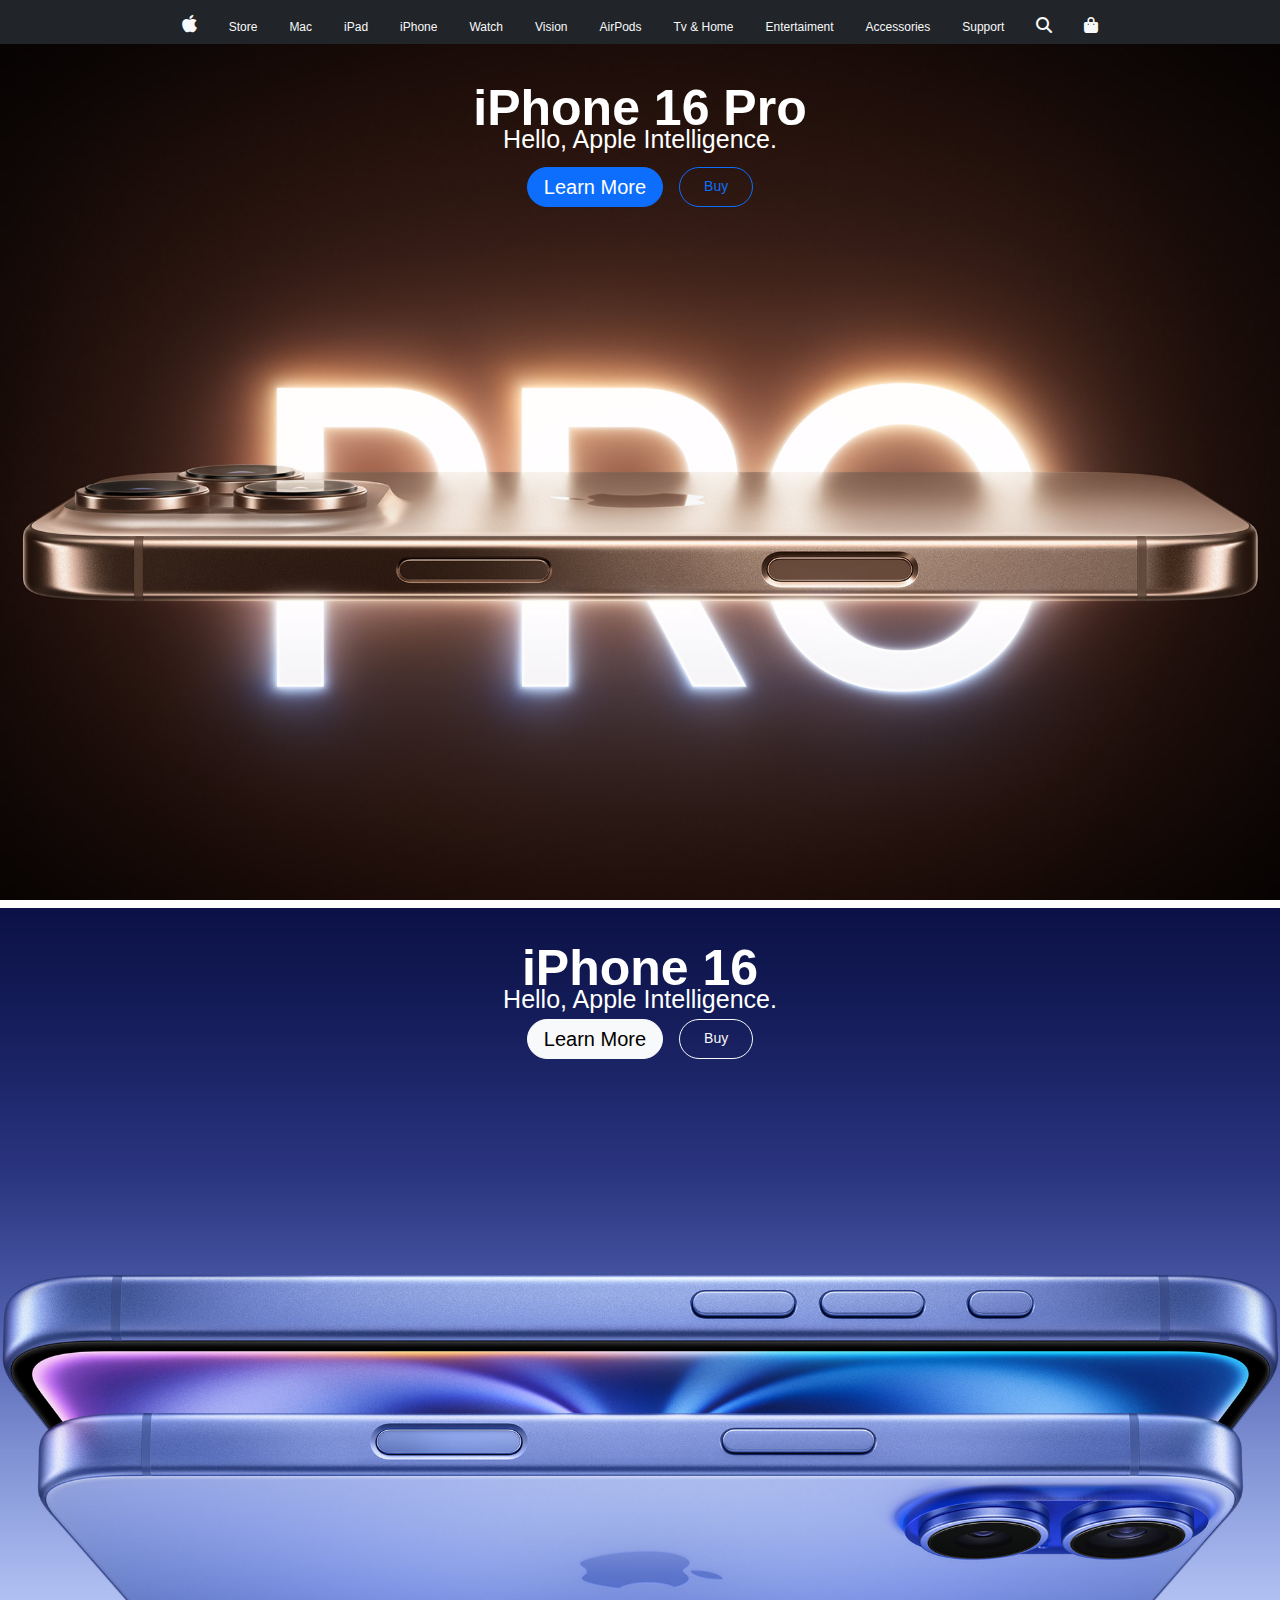
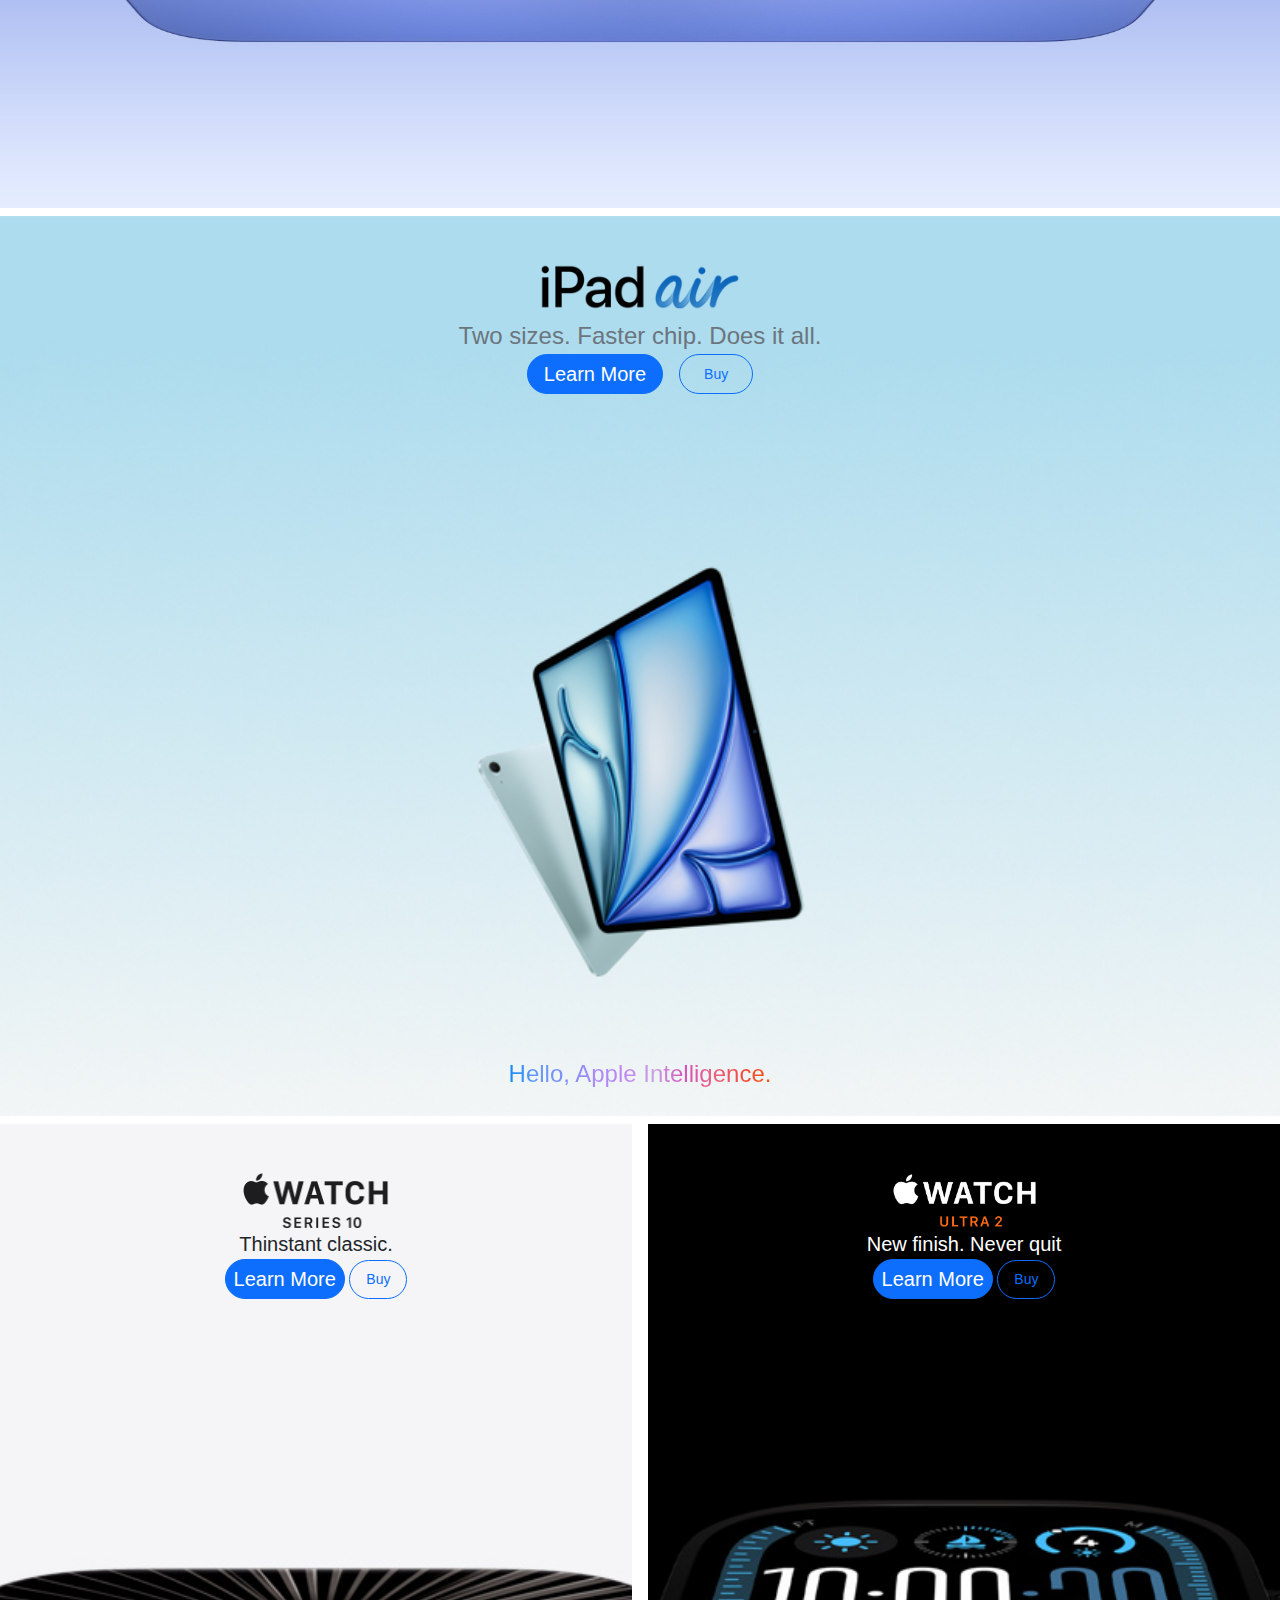
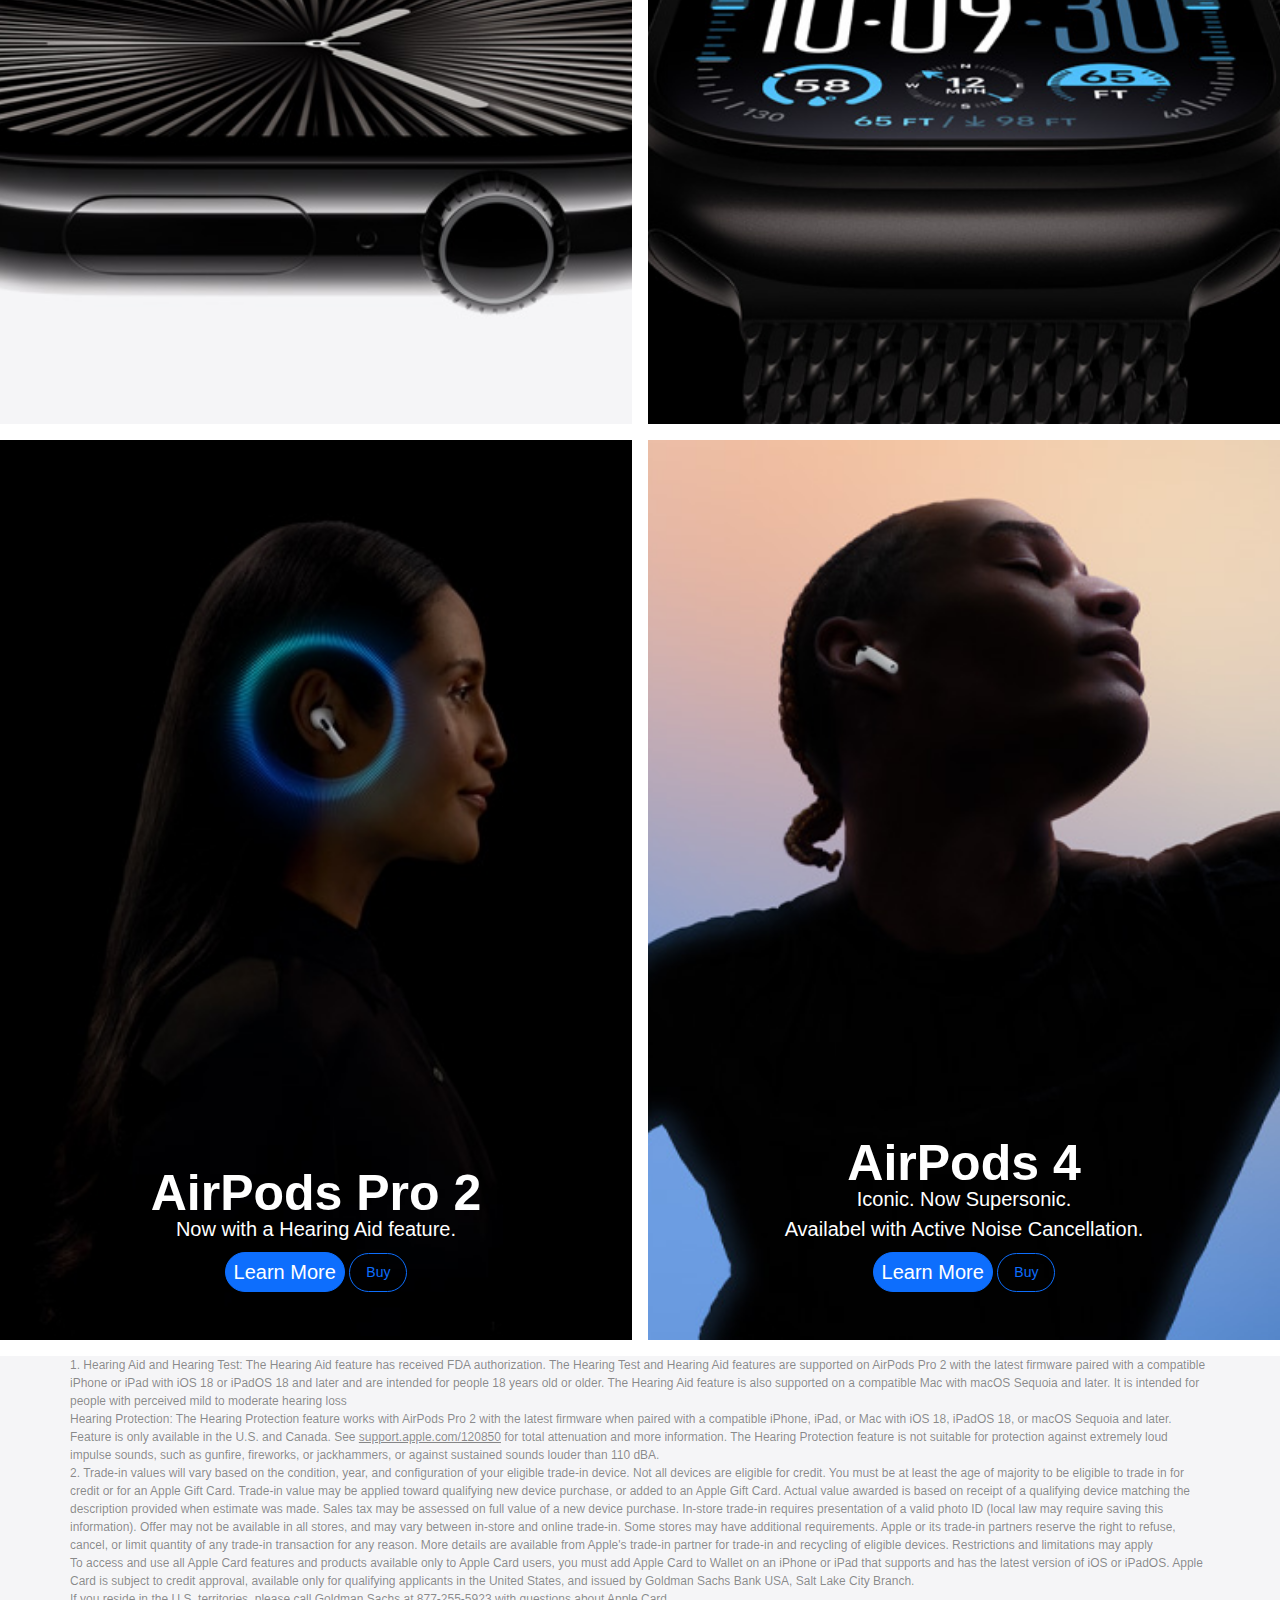
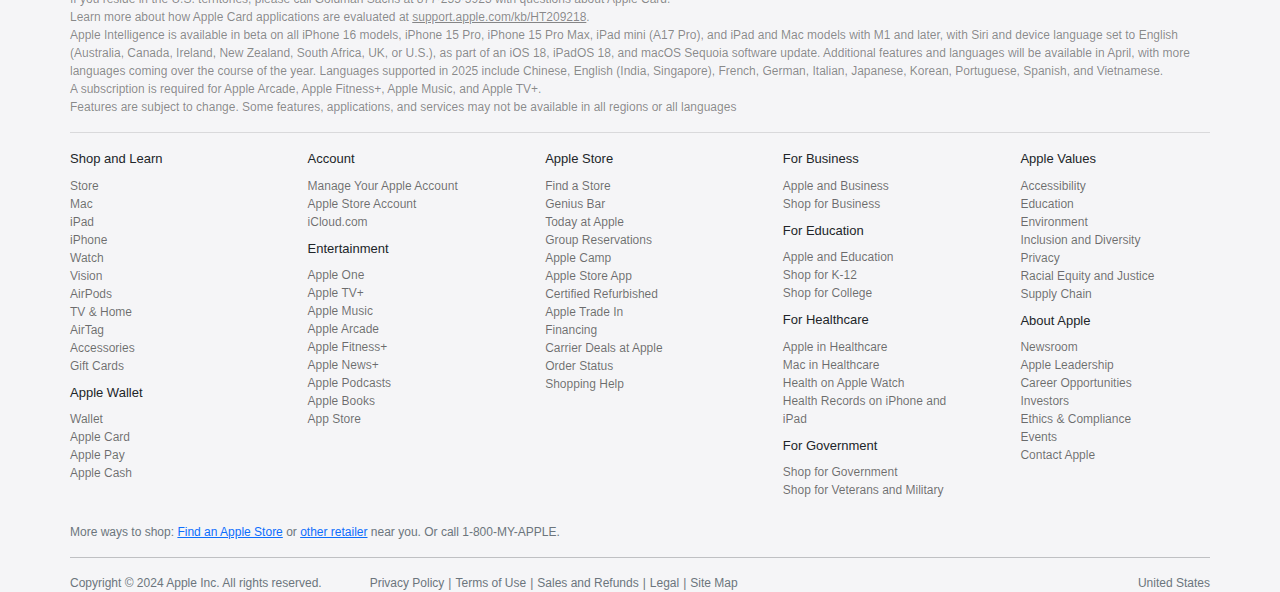
==== index.html @ 35f361fb "Update and rename indeex.html to index.html" ====
<!DOCTYPE html>
<html lang="en">
  <head>
    <meta charset="UTF-8" />
    <meta name="viewport" content="width=device-width, initial-scale=1.0" />
    <title>Apple</title>
    <link rel="stylesheet" href="./css/stylee.css" />
    <link rel="shortcut icon" href="./image/favicon.ico" type="image/x-icon" />
    <link
      href="bootstrap-5.0.2-dist/css/bootstrap.min.css"
      rel="stylesheet"
     
    />
    <link rel="stylesheet" href="https://cdnjs.cloudflare.com/ajax/libs/font-awesome/6.7.2/css/all.min.css" integrity="sha512-Evv84Mr4kqVGRNSgIGL/F/aIDqQb7xQ2vcrdIwxfjThSH8CSR7PBEakCr51Ck+w+/U6swU2Im1vVX0SVk9ABhg==" crossorigin="anonymous" referrerpolicy="no-referrer" />    <!-- <link
      rel="stylesheet"
      href="font-awesome-4.7.0/css/font-awesome.min.css"
     
    /> -->
    <link
      href="https://fonts.cdnfonts.com/css/sf-pro-display"
      rel="stylesheet"
    />
    <script src="/js/jquery-3.7.1.min.js"></script>
    <script src="/js/script.js"></script>
  </head>
  <body>
    <header
      class="header container-fluid bg-dark text-light d-flex justify-content-center align-items-center pt-2 px-3 px-md-0"
    >
      <ul
        class="d-flex justify-content-between justify-content-md-center align-items-center container-fluid container-md gap"
      >
        <li>
          <a href="#"><i class="fa-brands fa-apple fs-5 text-light"></i></a>
        </li>
        <li>
          <ul class="d-none d-md-flex justify-content-center container gap text-light">
            <li><a href="#"  class="text-decoration-none text-light">Store</a></li>
            <li><a href="" class="text-decoration-none text-light">Mac</a></li>
            <li><a href="" class="text-decoration-none text-light">iPad</a></li>
            <li><a href="" class="text-decoration-none text-light">iPhone</a></li>
            <li><a href="" class="text-decoration-none text-light">Watch</a></li>
            <li><a href="" class="text-decoration-none text-light">Vision</a></li>
            <li><a href="" class="text-decoration-none text-light">AirPods</a></li>
            <li><a href="" class="text-decoration-none text-light">Tv & Home</a></li>
            <li><a href="" class="text-decoration-none text-light">Entertaiment</a></li>
            <li><a href="" class="text-decoration-none text-light">Accessories</a></li>
            <li><a href="" class="text-decoration-none text-light">Support</a></li>
          </ul>
        </li>
        <li>
          <ul class="d-flex justify-content-center gap">
            <li><i class="fa fa-search" aria-hidden="true"></i></li>
            <li><i class="fa fa-shopping-bag" aria-hidden="true"></i></li>
            <span class="d-block d-md-none"
              ><i class="fa fa-bars"></i
            ></span>
          </ul>
        </li>
      </ul>
    </header>
    <div class="mobile-menu container-fluid bg-dark d-none d-md-none ">
      <span class="closei container-fluid d-flex justify-content-end align-items-center text-light"><i class="fa-regular fa-x"></i></span>
      <ul class="d-md-flex justify-content-center flex-column align-items-start container-fluid  text-light px-4 gap-4 fw-5">
        <li><span  class="text-decoration-none ">Store</span><i class="fa fa-angle-right"></i></li>
        <li><span  class="text-decoration-none ">Mac</span><i class="fa fa-angle-right"></i></li>
        <li><span  class="text-decoration-none">iPad</span><i class="fa fa-angle-right"></i></li>
        <li><span  class="text-decoration-none">iPhone</span><i class="fa fa-angle-right"></i></li>
        <li><span  class="text-decoration-none">Watch</span><i class="fa fa-angle-right"></i></li>
        <li><span  class="text-decoration-none">Vision</span><i class="fa fa-angle-right"></i></li>
        <li><span  class="text-decoration-none">AirPods</span><i class="fa fa-angle-right"></i></li>
        <li><span  class="text-decoration-none">Tv & Home</span><i class="fa fa-angle-right"></i></li>
        <li><span  class="text-decoration-none">Entertaiment</span><i class="fa fa-angle-right"></i></li>
        <li><span  class="text-decoration-none">Accessories</span><i class="fa fa-angle-right"></i></li>
        <li><span  class="text-decoration-none">Support</span><i class="fa fa-angle-right"></i></li>
      </ul>
    </div>
    <section
      class="iphone-16-pro d-flex flex-column align-items-center justify-content-end justify-content-md-start mb-2"
    >
      <div class="d-flex flex-column align-items-center mt-md-5 pt-5 mb-5 mb-md-0 ">
        <a href="#">
          <div class="hero-text mb-2">
            <h1>iPhone 16 Pro</h1>
            <p>Hello, Apple Intelligence.</p>
          </div>
        </a>
        <div class="hero-btn d-flex justify-content-center gap-3">
          <button class="btn btn-primary btn-lg px-3 py-1 rounded-pill">Learn More</button>
          <button id="bk" class="btn btn-outline-primary btn-sm px-4 py-1 rounded-pill">Buy</button>
        </div>
      </div>
    </section>
    <section
      class="iphone-16 d-flex flex-column justify-content-between align-items-center mb-2"
    >
      <div class="d-flex flex-column align-items-center mt-5">
        <a href="#">
          <div class="hero-text">
            <h1>iPhone 16</h1>
            <p>Hello, Apple Intelligence.</p>
          </div></a
        >
        <div class="hero-btn d-flex justify-content-center gap-3">
          <button class="btn btn-light btn-lg px-3 py-1 rounded-pill">Learn More</button>
          <button id="bk" class="btn btn-outline-light btn-sm px-4 py-1 rounded-pill">Buy</button>
        </div>
      </div>
    </section>
    <section class="ipad-air d-flex justify-content-center mb-2">
      <div
        class="d-flex flex-column align-items-center justify-content-between"
      >
        <div
          class="top d-flex flex-column align-items-center justify-content-center mt-5"
        >
          <a href="#">
            <div
              class="logo d-flex flex-column align-items-center justify-content-center"
            >
              <img
                class="mb-2"
                src="./image/promo_logo_ipadair_ai__gikal75essya_medium_2x.png"
                alt=""
              />
              <p class="fs-4 text-muted">
                Two sizes. Faster chip. Does it all.
              </p>
            </div></a
          >
          <div class="hero-btn d-flex justify-content-center gap-3">
            <button class="btn btn-primary btn-lg px-3 py-1 rounded-pill">Learn More</button>
            <button id="bk" class="btn btn-outline-primary btn-sm px-4 py-1 rounded-pill">Buy</button>
          </div>
        </div>
        <div
          class="bottom d-flex justify-content-center align-items-center mb-4"
        >
          <p class="fs-4">Hello, Apple Intelligence.</p>
        </div>
      </div>
    </section>
    <section
      class="watch d-flex flex-column justify-content-center align-items-center container-fluid flex-md-row justify-content-md-start mb-3"
    >
      <div
        class="series-10 d-flex flex-column align-items-center container-fluid container-md ml-3"
      >
        <a href="#" class="text-decoration-none text-dark">
          <div class="hero-text mt-5">
            <img
              class="watch-logo"
              src="./image/promo_logo_apple_watch_series_10__qk5vaa89vnm2_large_2x.png"
              alt=""
            />
            <p class="fs-5">Thinstant classic.</p>
          </div>
        </a>
        <div class="w-btn">
          <button class="btn btn-primary btn-lg px-2 py-1 rounded-pill">Learn More</button>
          <button id="bk" class="btn btn-outline-primary btn-sm px-3 py-2 rounded-pill">Buy</button>
        </div>
      </div>
      <div
        class="ultra d-flex flex-column align-items-center container-fluid container-md mr-3"
      >
        <a href="#" class="text-decoration-none text-dark">
          <div class="hero-text mt-5">
            <img
              class="watch-logo"
              src="./image/promo_logo_apple_watch_ultra2__ggg2x39rsvqu_medium_2x.png"
              alt=""
            />
            <p class="fs-5 text-white">New finish. Never quit</p>
          </div>
        </a>
        <div class="w-btn">
          <button class="btn btn-primary btn-lg px-2 py-1 rounded-pill">Learn More</button>
          <button id="bk" class="btn btn-outline-primary btn-sm px-3 py-2 rounded-pill">Buy</button>
        </div>
      </div>
    </section>
    <section
      class="airpod d-flex flex-column justify-content-center align-items-center container-fluid flex-md-row justify-content-md-start mb-3"
    >
      <div
        class="airpods-pro d-flex flex-column align-items-center justify-content-end container-fluid container-md ml-4"
      >
        <a href="#" class="text-decoration-none text-dark">
          <div class="hero-text mt-5">
            <h1 class="text-white">AirPods Pro 2</h1>
            <p class="fs-5 text-white my-2">Now with a Hearing Aid feature.</p>
          </div>
        </a>
        <div class="w-btn mb-5">
          <button class="btn btn-primary btn-lg px-2 py-1 rounded-pill">Learn More</button>
          <button id="bk" class="btn btn-outline-primary btn-sm px-3 py-2 rounded-pill">Buy</button>
        </div>
      </div>
      <div
        class="airpods-4 d-flex flex-column align-items-center justify-content-end container-fluid container-md mr-2"
      >
        <a href="#" class="text-decoration-none text-white">
          <div class="hero-text mt-5 ">
            <h1 class="">AirPods 4</h1>
            <p class="fs-5 font-weight-bold mb-2 mt-2">
              Iconic. Now Supersonic.<br>Availabel with Active Noise Cancellation.
            </p>
          </div>
        </a>
        <div class="w-btn mb-5">
          <button class="btn btn-primary btn-lg px-2 py-1 rounded-pill">Learn More</button>
          <button id="bk" class="btn btn-outline-primary btn-sm px-3 py-2 rounded-pill">Buy</button>
        </div>
      </div>
    </section>
    <footer class="foot d-flex justify-content-md-center container-fluid">
      <div class="foot-cont container-md container-fluid d-flex flex-column align-items-center ">
        <div class="text container-fluid container-md mb-3 px-3 px-md-0">
          <p>
            1. Hearing Aid and Hearing Test: The Hearing Aid feature has
            received FDA authorization. The Hearing Test and Hearing Aid
            features are supported on AirPods Pro 2 with the latest firmware
            paired with a compatible iPhone or iPad with iOS 18 or iPadOS 18 and
            later and are intended for people 18 years old or older. The Hearing
            Aid feature is also supported on a compatible Mac with macOS Sequoia
            and later. It is intended for people with perceived mild to moderate
            hearing loss
          </p>
          
          <p>
            Hearing Protection: The Hearing Protection feature works with
            AirPods Pro 2 with the latest firmware when paired with a compatible
            iPhone, iPad, or Mac with iOS 18, iPadOS 18, or macOS Sequoia and
            later. Feature is only available in the U.S. and Canada. See
            <a href="support.apple.com/120850">support.apple.com/120850</a> for
            total attenuation and more information. The Hearing Protection
            feature is not suitable for protection against extremely loud
            impulse sounds, such as gunfire, fireworks, or jackhammers, or
            against sustained sounds louder than 110 dBA.
          </p>
  
          <p>
            2. Trade-in values will vary based on the condition, year, and
            configuration of your eligible trade-in device. Not all devices are
            eligible for credit. You must be at least the age of majority to be
            eligible to trade in for credit or for an Apple Gift Card. Trade-in
            value may be applied toward qualifying new device purchase, or added
            to an Apple Gift Card. Actual value awarded is based on receipt of a
            qualifying device matching the description provided when estimate
            was made. Sales tax may be assessed on full value of a new device
            purchase. In-store trade-in requires presentation of a valid photo
            ID (local law may require saving this information). Offer may not be
            available in all stores, and may vary between in-store and online
            trade-in. Some stores may have additional requirements. Apple or its
            trade-in partners reserve the right to refuse, cancel, or limit
            quantity of any trade-in transaction for any reason. More details
            are available from Apple's trade-in partner for trade-in and
            recycling of eligible devices. Restrictions and limitations may
            apply
          </p>
          
          <p>
            To access and use all Apple Card features and products available
            only to Apple Card users, you must add Apple Card to Wallet on an
            iPhone or iPad that supports and has the latest version of iOS or
            iPadOS. Apple Card is subject to credit approval, available only for
            qualifying applicants in the United States, and issued by Goldman
            Sachs Bank USA, Salt Lake City Branch.
          </p>
         
          <p>
            If you reside in the U.S. territories, please call Goldman Sachs at
            877-255-5923 with questions about Apple Card.
          </p>
          
          <p>
            Learn more about how Apple Card applications are evaluated at
            <a href="support.apple.com/kb/HT209218"
              >support.apple.com/kb/HT209218</a
            >.
          </p>
         
          <p>
            Apple Intelligence is available in beta on all iPhone 16 models,
            iPhone 15 Pro, iPhone 15 Pro Max, iPad mini (A17 Pro), and iPad and
            Mac models with M1 and later, with Siri and device language set to
            English (Australia, Canada, Ireland, New Zealand, South Africa, UK,
            or U.S.), as part of an iOS 18, iPadOS 18, and macOS Sequoia
            software update. Additional features and languages will be available
            in April, with more languages coming over the course of the year.
            Languages supported in 2025 include Chinese, English (India,
            Singapore), French, German, Italian, Japanese, Korean, Portuguese,
            Spanish, and Vietnamese.
          </p>
          
          <p>
            A subscription is required for Apple Arcade, Apple Fitness+, Apple
            Music, and Apple TV+.
          </p>
         
          <p class="mb-3">
            Features are subject to change. Some features, applications, and
            services may not be available in all regions or all languages
          </p>
          <hr />
        </div >
       
        <ul class="links d-flex flex-column flex-md-row
         justify-content-start container-fluid container-md mb-3 px-3 px-md-0 gap-md-5  list-unstyled">
          <li class="link-cont">
          
            <span class="fw-md-bolder text-md-muted ">Shop and Learn  <i class="fa fa-angle-down d-block d-md-none"></i></span>
           
            <ul class=" d-md-block list-unstyled my-2">
              <li><a href="#">Store</a></li>
              <li><a href="#">Mac</a></li>
              <li><a href="#">iPad</a></li>
              <li><a href="#">iPhone</a></li>
              <li><a href="#">Watch</a></li>
              <li><a href="#">Vision</a></li>
              <li><a href="#">AirPods</a></li>
              <li><a href="#">TV & Home</a></li>
              <li><a href="#">AirTag</a></li>
              <li><a href="#">Accessories</a></li>
              <li><a href="#">Gift Cards</a></li>
            </ul>
            <hr />
            <span class=" fw-md-bolder text-md-muted ">Apple Wallet<i class="fa fa-angle-down d-block d-md-none"></i></span>
         
            <ul class=" d-md-block my-2">
              <li><a href="#">Wallet</a></li>
              <li><a href="#">Apple Card</a></li>
              <li><a href="#">Apple Pay</a></li>
              <li><a href="#">Apple Cash</a></li>
            </ul>
            <hr>
          </li>
          <li class="link-cont">
            <span class="fw-md-bolder text-md-muted">Account<i class="fa fa-angle-down d-block d-md-none"></i></span>
          
            <ul class=" d-md-block my-2">
              <li><a href="#">Manage Your Apple Account</a></li>
              <li><a href="#">Apple Store Account</a></li>
              <li><a href="#">iCloud.com</a></li>
            </ul>
            <hr>
            <span class="fw-md-bolder text-md-muted ">Entertainment<i class="fa fa-angle-down d-block d-md-none"></i></span>
           
            <ul class=" d-md-block my-2">
              
              <li><a href="#">Apple One</a></li>
              <li><a href="#">Apple TV+</a></li>
              <li><a href="#">Apple Music</a></li>
              <li><a href="#">Apple Arcade</a></li>
              <li><a href="#">Apple Fitness+</a></li>
              <li><a href="#">Apple News+</a></li>
              <li><a href="#">Apple Podcasts</a></li>
              <li><a href="#">Apple Books</a></li>
              <li><a href="#">App Store</a></li>
            </ul>
            <hr>
          </li>
          <li class="link-cont">
            <span class="fw-md-bolder text-md-muted ">Apple Store<i class="fa fa-angle-down d-block d-md-none"></i></span>
           
          
            <ul class=" d-md-block my-2">
              
              <li><a href="#">Find a Store</a></li>
              <li><a href="#">Genius Bar</a></li>
              <li><a href="#">Today at Apple</a></li>
              <li><a href="#">Group Reservations</a></li>
              <li><a href="#">Apple Camp</a></li>
              <li><a href="#">Apple Store App</a></li>
              <li><a href="#">Certified Refurbished</a></li>
              <li><a href="#">Apple Trade In</a></li>
              <li><a href="#">Financing</a></li>
              <li><a href="#">Carrier Deals at Apple</a></li>
              <li><a href="#">Order Status</a></li>
              <li><a href="#">Shopping Help</a></li>
            </ul>
            <hr>
          </li>
          <li class="link-cont">
            <span class="fw-md-bolder text-md-muted ">For Business<i class="fa fa-angle-down d-block d-md-none"></i></span>
            
            <ul class=" d-md-block my-2">
              <li><a href="#">Apple and Business</a></li>
              <li><a href="#">Shop for Business</a></li>
            </ul>
            <hr>
            <span class="fw-md-bolder text-md-muted ">For Education<i class="fa fa-angle-down d-block d-md-none "></i></span>
           
            <ul class=" d-md-block my-2">
              <li><a href="#">Apple and Education</a></li>
              <li><a href="#">Shop for K-12</a></li>
              <li><a href="#">Shop for College</a></li>
            </ul>
            <hr>
            <span class="fw-md-bolder text-md-muted ">For Healthcare<i class="fa fa-angle-down d-block d-md-none"></i></span>
           
            <ul class=" d-md-block my-2">
              <li><a href="#">Apple in Healthcare</a></li>
              <li><a href="#">Mac in Healthcare</a></li>
              <li><a href="#">Health on Apple Watch</a></li>
              <li>
                <a href="#">Health Records on iPhone and iPad</a>
              </li>
            </ul>
            <hr>
            <span class="fw-md-bolder text-md-muted ">For Government<i class="fa fa-angle-down d-block d-md-none"></i></span>
              
            <ul class=" d-md-block my-2">
              <li><a href="#">Shop for Government</a></li>
              <li><a href="#">Shop for Veterans and Military</a></li>
            </ul>
            <hr>
          </li>
          <li class="link-cont">
            <span class="fw-md-bolder text-md-muted ">Apple Values<i class="fa fa-angle-down d-block d-md-none"></i></span>
           
            <ul class=" d-md-block my-2">
              
              <li><a href="#">Accessibility</a></li>
              <li><a href="#">Education</a></li>
              <li><a href="#">Environment</a></li>
              <li><a href="#">Inclusion and Diversity</a></li>
              <li><a href="#">Privacy</a></li>
              <li><a href="#">Racial Equity and Justice</a></li>
              <li><a href="#">Supply Chain</a></li>
            </ul>
            <hr>
            <span class="fw-md-bolder text-md-muted ">About Apple<i class="fa fa-angle-down d-block d-md-none"></i></span>
           
            <ul class=" d-md-block link-secondary text-decoration-none my-2">
              <li><a href="#">Newsroom</a></li>
              <li><a href="#">Apple Leadership</a></li>
              <li><a href="#">Career Opportunities</a></li>
              <li><a href="#">Investors</a></li>
              <li><a href="#">Ethics & Compliance</a></li>
              <li><a href="#">Events</a></li>
              <li><a href="#">Contact Apple</a></li>
            </ul>
            <hr>
          </li>
        </ul>
        <div class="container-fluid   px-3 px-md-0 mb-3">
          <p  class="text-muted  ways pb-3">
            More ways to shop: <a href="#">Find an Apple Store</a> or
            <a href="#">other retailer</a> near you. Or call 1-800-MY-APPLE.
            <hr />
          </p>
        
        </div>
        
        
        <div class="last-foot container-fluid d-flex flex-column-reverse flex-md-row justify-content-start text-muted px-3 px-md-0  gap-2 gap-md-3 gap-lg-5">
          <p>Copyright © 2024 Apple Inc. All rights reserved.</p>
          <ul class="list-unstyled d-flex gap-0 gap-md-1">
            <li><a href="#" class="text-decoration-none text-muted">Privacy Policy</a></li>
            <li ><span>|</span></li>
            <li><a href="#" class="text-decoration-none text-muted">Terms of Use</a></li>
            <li><span>|</span></li>
            <li><a href="#" class="text-decoration-none text-muted">Sales and Refunds</a></li>
            <li><span>|</span></li>
            <li><a href="#" class="text-decoration-none text-muted">Legal</a></li>
            <li><span>|</span></li>
            <li><a href="#" class="text-decoration-none text-muted">Site Map</a></li>
          </ul>
          <ul id="right" class="list-unstyled d-flex position-md-absolute "><li><a href="#" class="text-decoration-none text-muted">United States</a></li></ul>
        </div>
      </div>
    </footer> 


    <script
      src="bootstrap-5.0.2-dist/js/bootstrap.bundle.js"
    ></script>
  </body>
</html>
---- css/stylee.css ----
* {
  margin: 0 !important;
  padding: 0 !important;
  font-family: "SF Pro Text", "SF Pro Icons", "Helvetica Neue", Helvetica, Arial,
    sans-serif;
}
.header {
  /* background-color: rgba(255, 255, 255, 0.9); */
  /* color: #333333; */
  height: 44px;
  position: fixed;
}
.header ul {
  list-style: none;
}
.header a {
  font-size: 12px;
}
/* .header li {
  white-space: nowrap;
} */
.gap {
  gap: 1rem;
}

.iphone-16-pro {
  height: 100vh;
  background-image: url("../image/hero_iphone16pro_avail__fnf0f9x70jiy_largetall_2x.jpg");
  background-size: cover;
  background-position: center;
  background-repeat: no-repeat;

}
.hero-text h1 {
  font-family: "SF Pro Text", "SF Pro Icons", "Helvetica Neue", Helvetica, Arial,
    sans-serif;
  font-size: 50px;
  line-height: 25px;
  font-style: normal;
  font-weight: 600;
  margin-bottom: 16px;
}
.hero-text p {
  font-size: 25px;
  font-weight: 200;
  font-family: "SF Pro Text", "SF Pro Icons", "Helvetica Neue", Helvetica, Arial,
    sans-serif;
}
.hero-text {
  text-align: center;
}
.iphone-16-pro a,
.iphone-16 a {
  color: white;
  text-decoration: none;
}
.iphone-16-pro a:hover,
.iphone-16 a:hover {
  color: #f0f0f0;
}

.iphone-16 {
  height: 100vh;
  background-image: url("../image/hero_iphone16_avail__euwzls69btea_largetall_2x.jpg");
  background-size: cover;
  background-position: center;
  background-repeat: no-repeat;
 
}

.ipad-air {
  height: 100vh;
  background-image: url("../image/hero_ipad_air__enn6321t3tkm_large.jpg");
  background-size: cover;
  background-position: center;
  background-repeat: no-repeat;
 
}
.bottom p {
  background: linear-gradient(
    to right,
    #178af7,
    #6a9bf7,
    #7f8cf8,
    #ac8af8,
    #c085f2,
    #c8a0e1,
    #d354bc,
    #ea6183,
    #f34a41,
    #f5530f
  );
  background-clip: text;
  -webkit-background-clip: text;
  -webkit-text-fill-color: transparent;
  font-size: 20px;
}
.logo img {
  width: 200px;
  height: 46px;
}
/* .logo p {
   font-size: 25px;
  text-align: center;
} */
.ipad-air a {
  text-decoration: none;
  color: black;
}
.ipad-air a:hover {
  color: black;
}
.watch {
  height: 100vh;
  gap: 1rem;
}
.series-10 {
  width: 50%;
  height: 100%;
  background-image: url("../image/promo_apple_watch_series_10_avail_lte__c70y29goir42_large.jpg");
  background-size: cover;
  background-position: center;
  background-repeat: no-repeat;
}
.ultra {
  width: 50%;
  height: 100%;
  background-image: url("../image/promo_apple_watch_ultra2_avail__dyawbjw9cowi_large.jpg");
  background-size: cover;
  background-position: center;
  background-repeat: no-repeat;
}
.watch-logo {
  width: 147px;
  height: 57px;
}

.airpod {
  height: 100vh;
  gap: 1rem;
}
.airpods-pro {
  width: 50%;
  height: 100%;
  background-image: url("../image/promo_airpods_pro_2_avail__vkitqi3okwie_medium.jpg");
  background-size: cover;
  background-position: center;
  background-repeat: no-repeat;
}
.airpods-4 {
  width: 50%;
  height: 100%;
  background-image: url("../image/promo_airpods_4_avail__bl22kvpg6ez6_medium.jpg");
  background-size: cover;
  background-position: center;
  background-repeat: no-repeat;
}
.foot {
  background-color: #f5f5f7;
}
.text {
  color: rgba(0, 0, 0, 0.46);
  width: 980px;
  font-size: 12px;
  font-weight: 400;
  margin-top: 20px;
}
.text a {
  color: rgba(0, 0, 0, 0.46);
}
.links {
  font-size: 12px;
}
.link-cont {
  flex: 1;
}
.link-cont a {
  text-decoration: none;
  color: rgba(0, 0, 0, 0.56);
}
.link-cont a:hover {
  color:  rgba(0, 0, 0, 0.56);;
  text-decoration: underline;
}
.link-cont li {
  list-style: none;
}
.link-cont span h4 {
  color: rgba(0, 0, 0, 0.66);
}
.ways {
  text-align: left;
  color: rgba(0, 0, 0, 0.56);
  font-size: 12px;
  font-weight: 400;

}
.link-cont span{
  display: flex;
  justify-content: space-between;
  font-style: bolder;
  font-size: 13px;
  margin-top: 15px;
}
.link-cont hr{
  display: none;
}
.last-foot{
  font-size: 12px;
  /* position: relative; */
}
/* #right{
  position: absolute;
  right: 0;
} */

@media (min-width: 768px) {
  .gap {
    gap: 1rem; 
  }
}


@media (min-width: 992px) {
  .gap {
    gap: 2rem; 
  }
}
@media (max-width: 768px) {
  .iphone-16-pro {
    background-image: url("../image/hero_iphone16pro_avail__fnf0f9x70jiy_small.jpg");
    height: 90vh;
  }
  .iphone-16 {
    background-image: url("../image/hero_iphone16_avail__euwzls69btea_small.jpg");
    /* height: 90vh; */
  
  }
  .ipad-air {
    background-image: url("../image/hero_ipad_air__enn6321t3tkm_medium.jpg");
    /* height: 90vh; */
  }
  .series-10 {
    background-image: url("../image/promo_apple_watch_series_10_avail_lte__c70y29goir42_medium_2x.jpg");
  }
  .ultra {
    background-image: url("../image/promo_apple_watch_ultra2_avail__dyawbjw9cowi_medium_2x.jpg");
  }
  .watch {
    height: 200vh;
  }
  .watch-logo {
    width: 115px;
    height: 44px;
  }
  .airpod {
    height: 200vh;
  }
  .airpods-pro {
    background-image: url("../image/promo_airpods_pro_2_avail__vkitqi3okwie_small_2x.jpg");
  }
  .airpods-4 {
    background-image: url("../image/promo_airpods_4_avail__bl22kvpg6ez6_small_2x.jpg");
  }
  .hero-text h1 {
    font-size: 35px;
    margin-bottom: 10px;
  }
  .hero-text p {
    font-size: 20px;
  }
  .logo img {
    width: 170px;
    height: 38px;
  }
 
  .hero-btn {
    margin-bottom: 20px;
  }
  .link-cont hr{
    display: block;
  }
  .link-cont{
    margin-right: 25px;
  }
  .link-cont span{
    margin-bottom: 10px !important;
    margin-top: 10px !important;
    cursor: pointer;
  }
 .link-cont ul{
  padding-left: 15px !important;
 }
 .link-cont ul li{
  margin-bottom: 10px !important;
 }
}


@media  (min-width: 768px) {
 .last-foot{
  position: relative;

 }
 #right{
  position: absolute;
  right: 0;
 }
}
.mobile-menu {
  height: 100vh;
  position: fixed;
}
.closei{
  padding-right: 20px !important;
  padding-top: 18px !important;
}
.closei i{
  font-size: 18px;
  
}
.mobile-menu ul li {
width: 100%;
display: flex;
justify-content: space-between;
align-items: center;
margin-bottom: 8px !important;
cursor: pointer;

}
.mobile-menu ul{
  padding-top: 40px !important;
  padding-left: 50px !important;
}
.mobile-menu ul li span{
 font-weight: bold !important;
 font-size: 25px;
  
  }
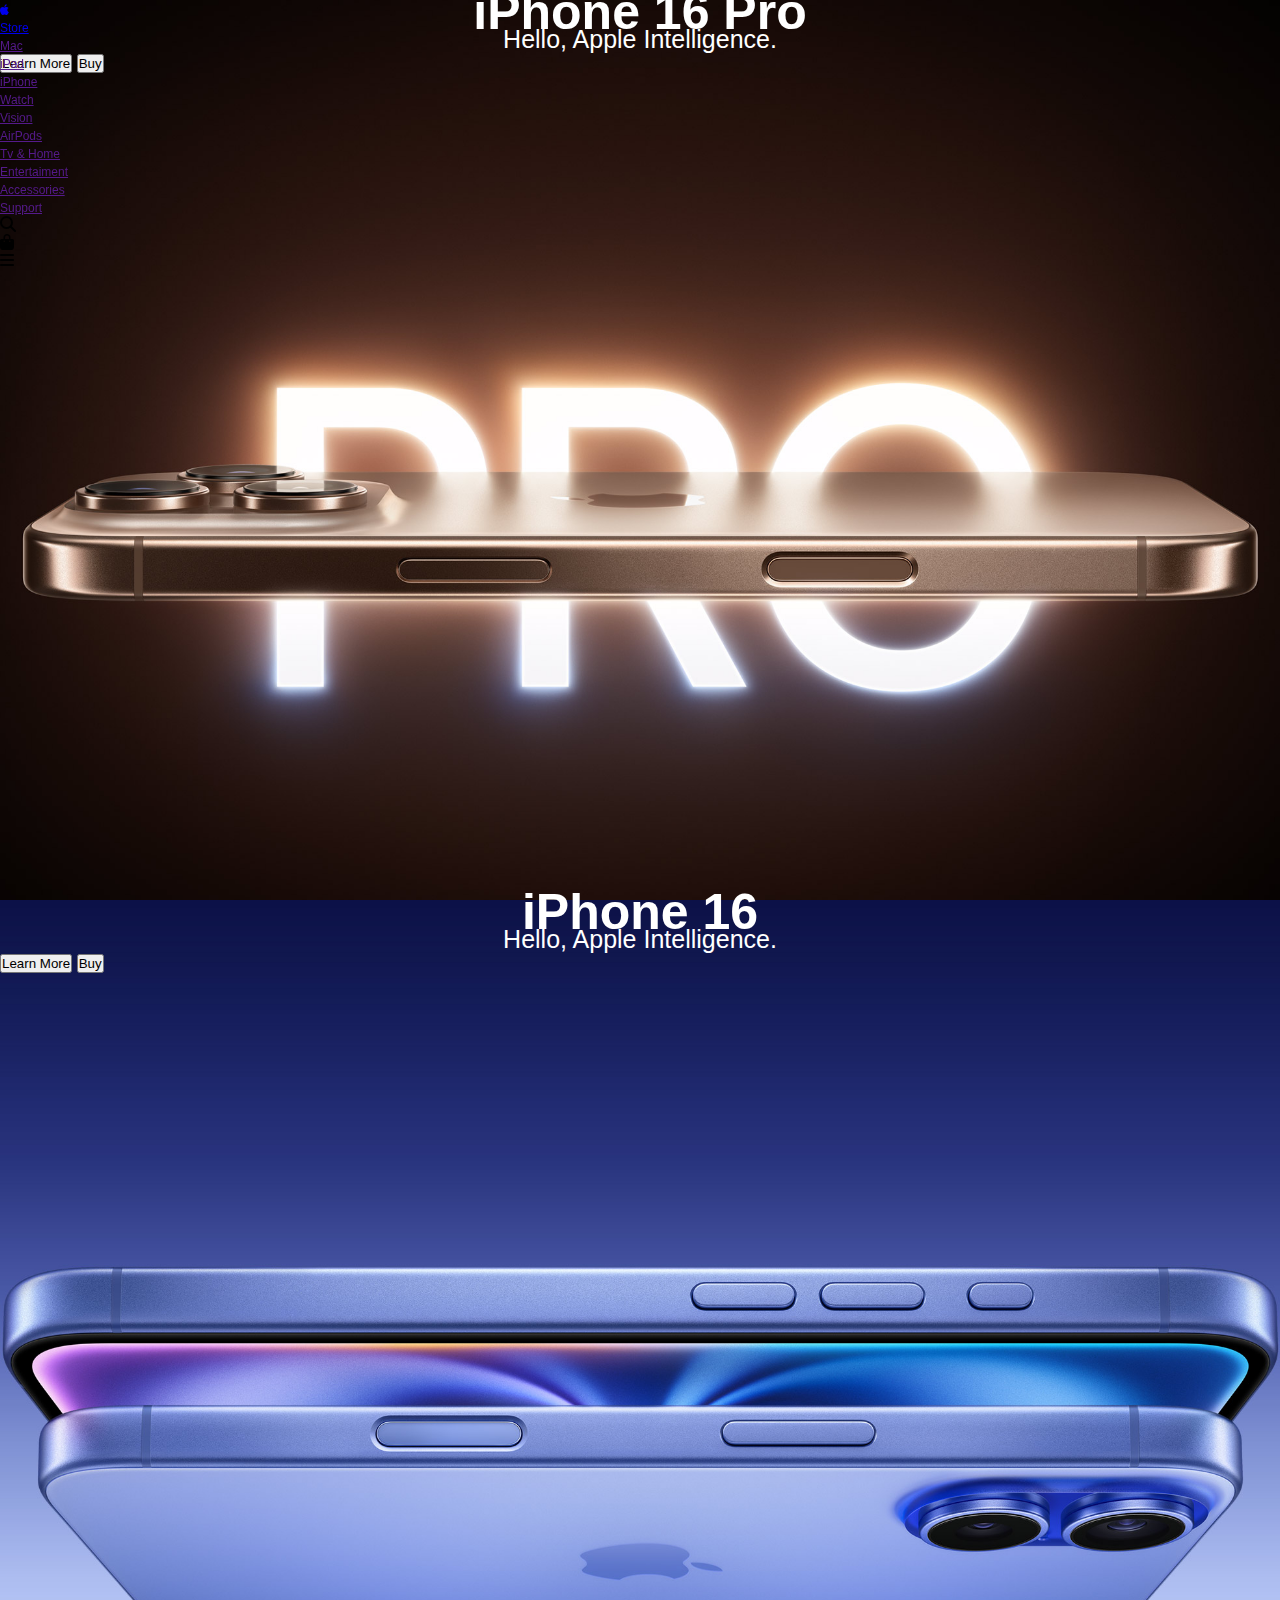
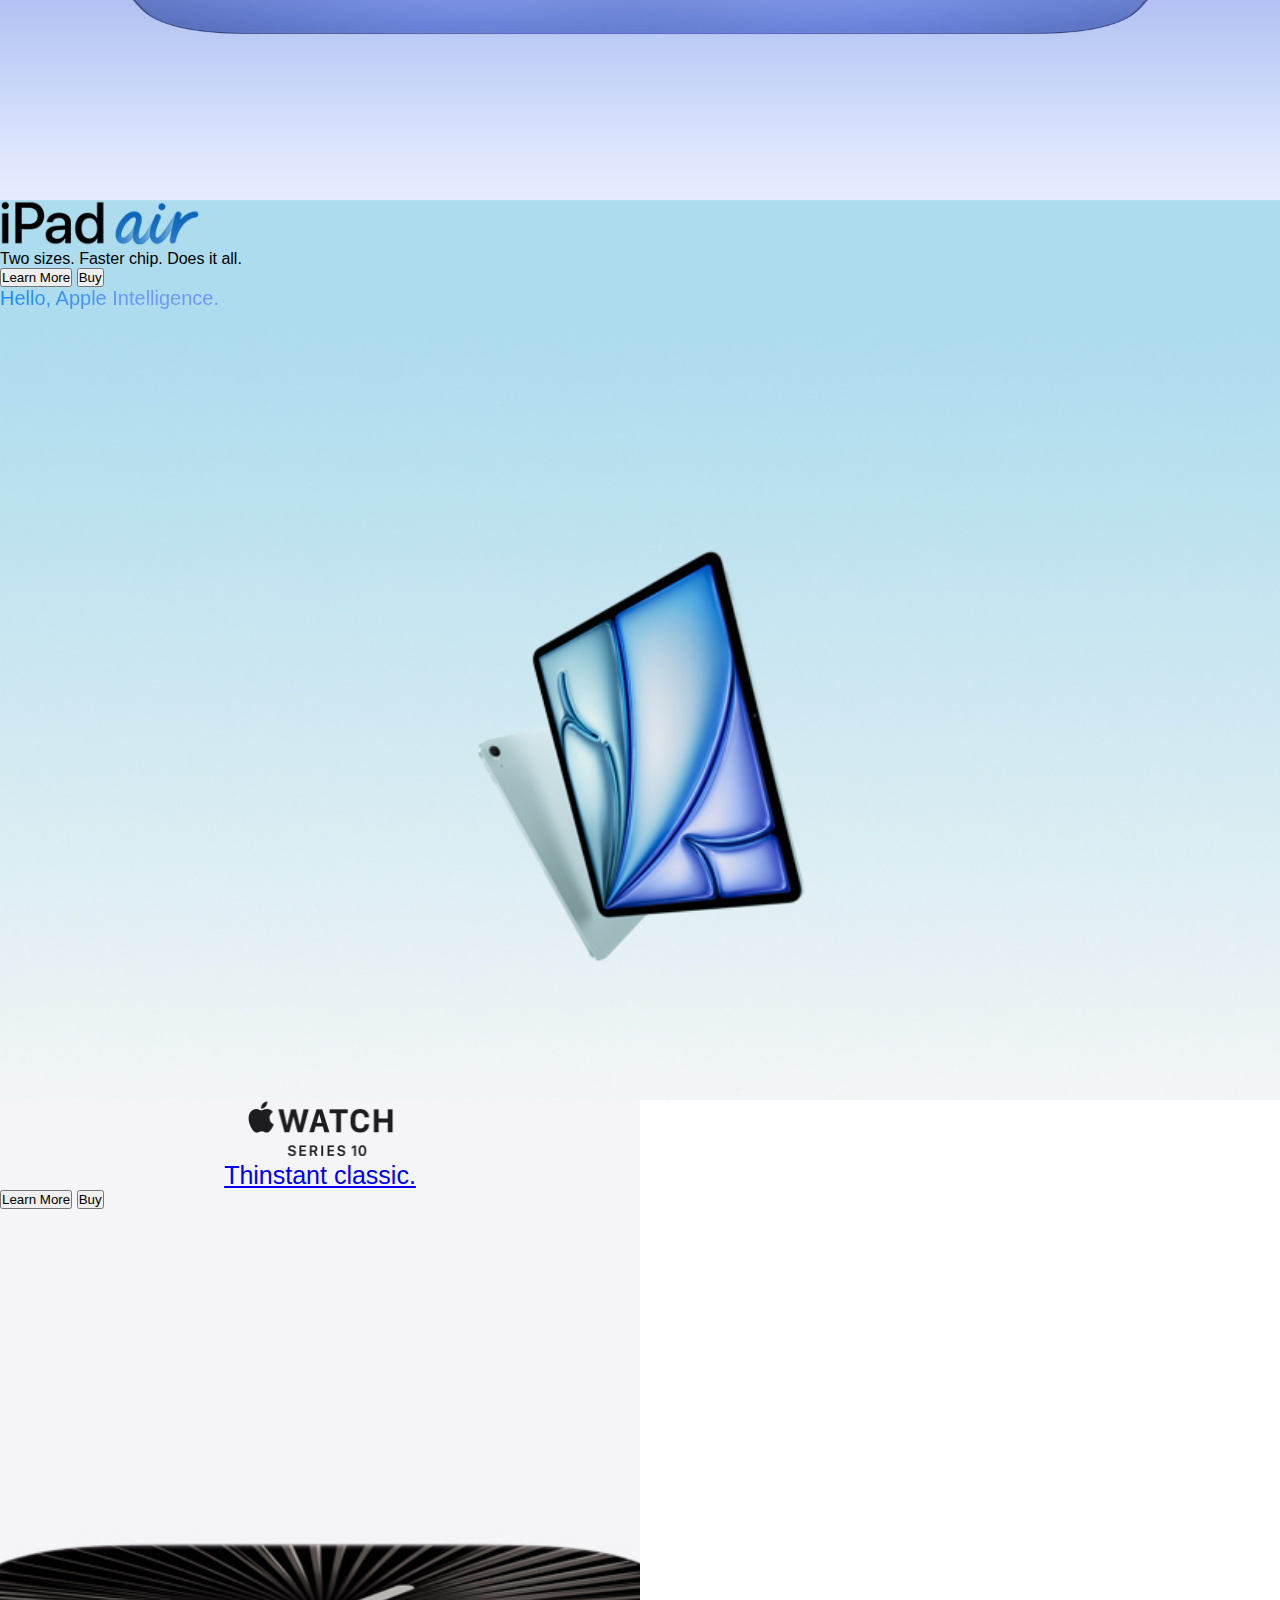
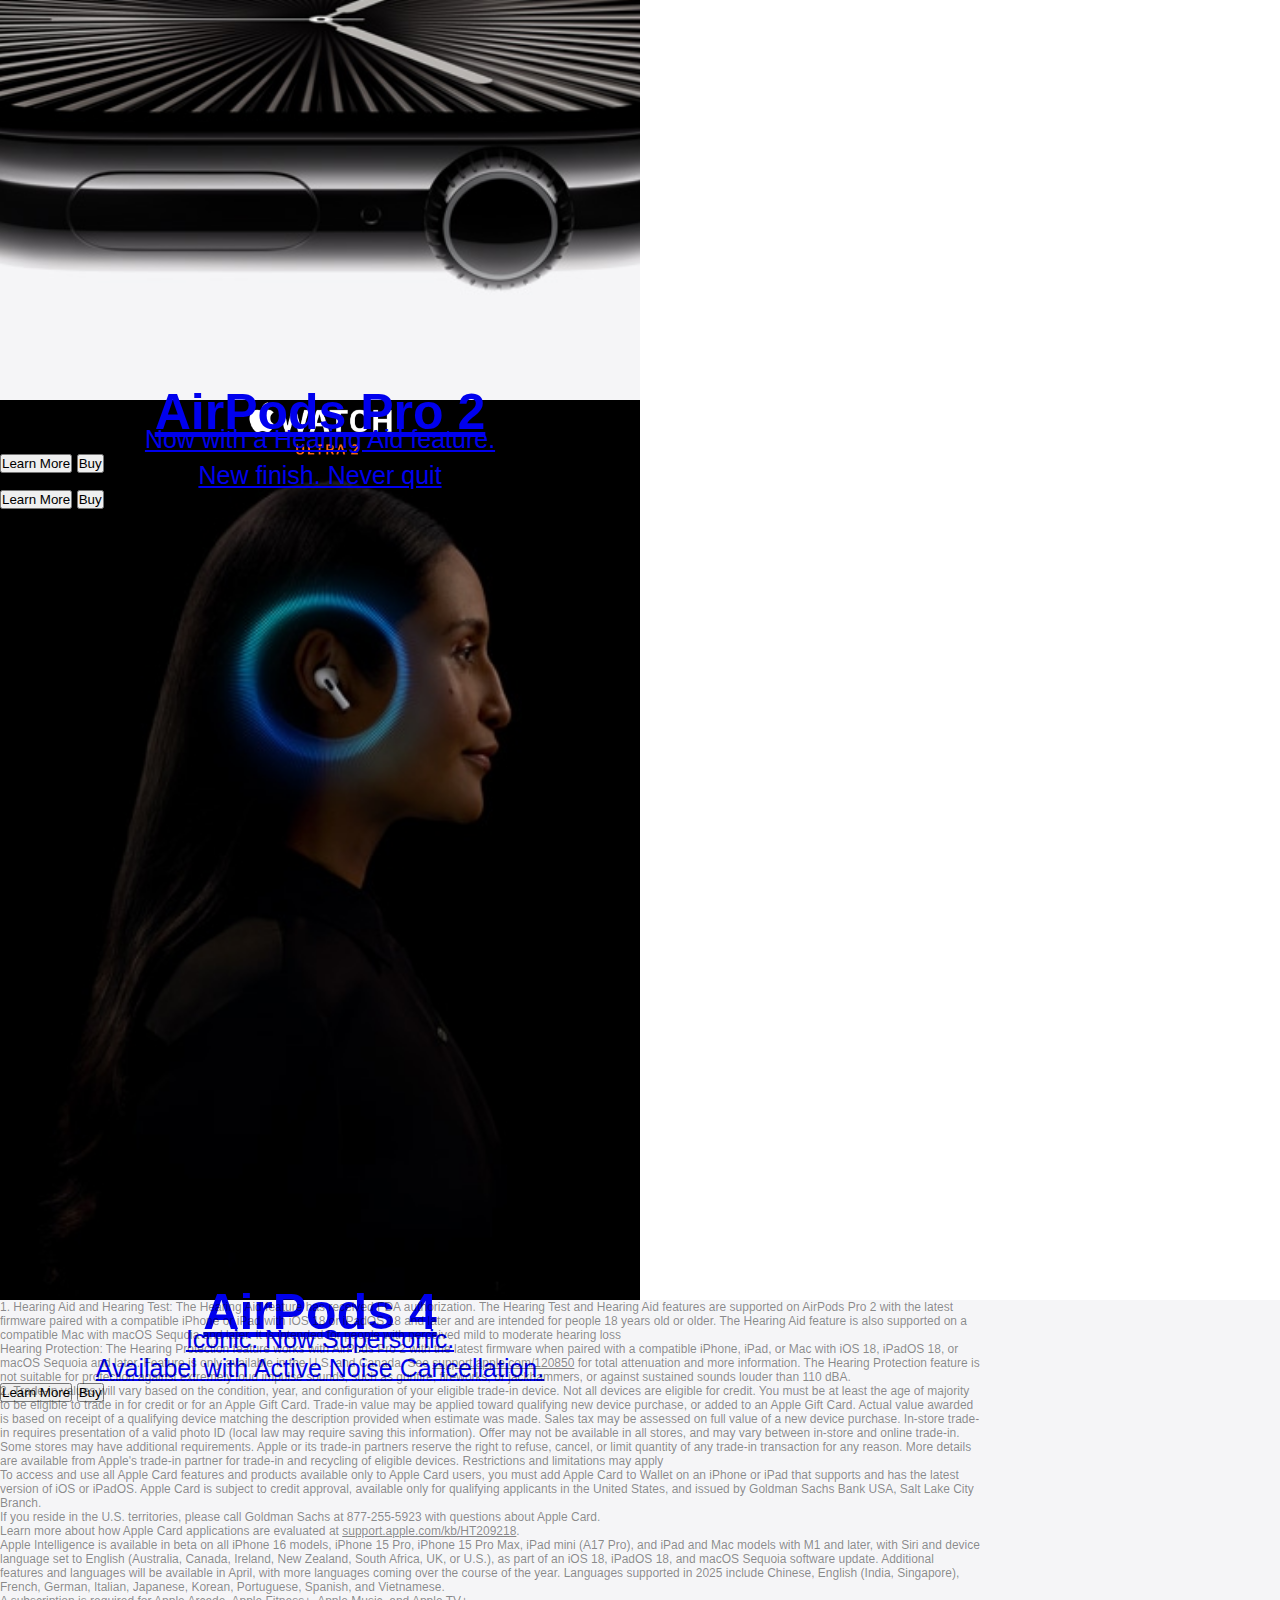
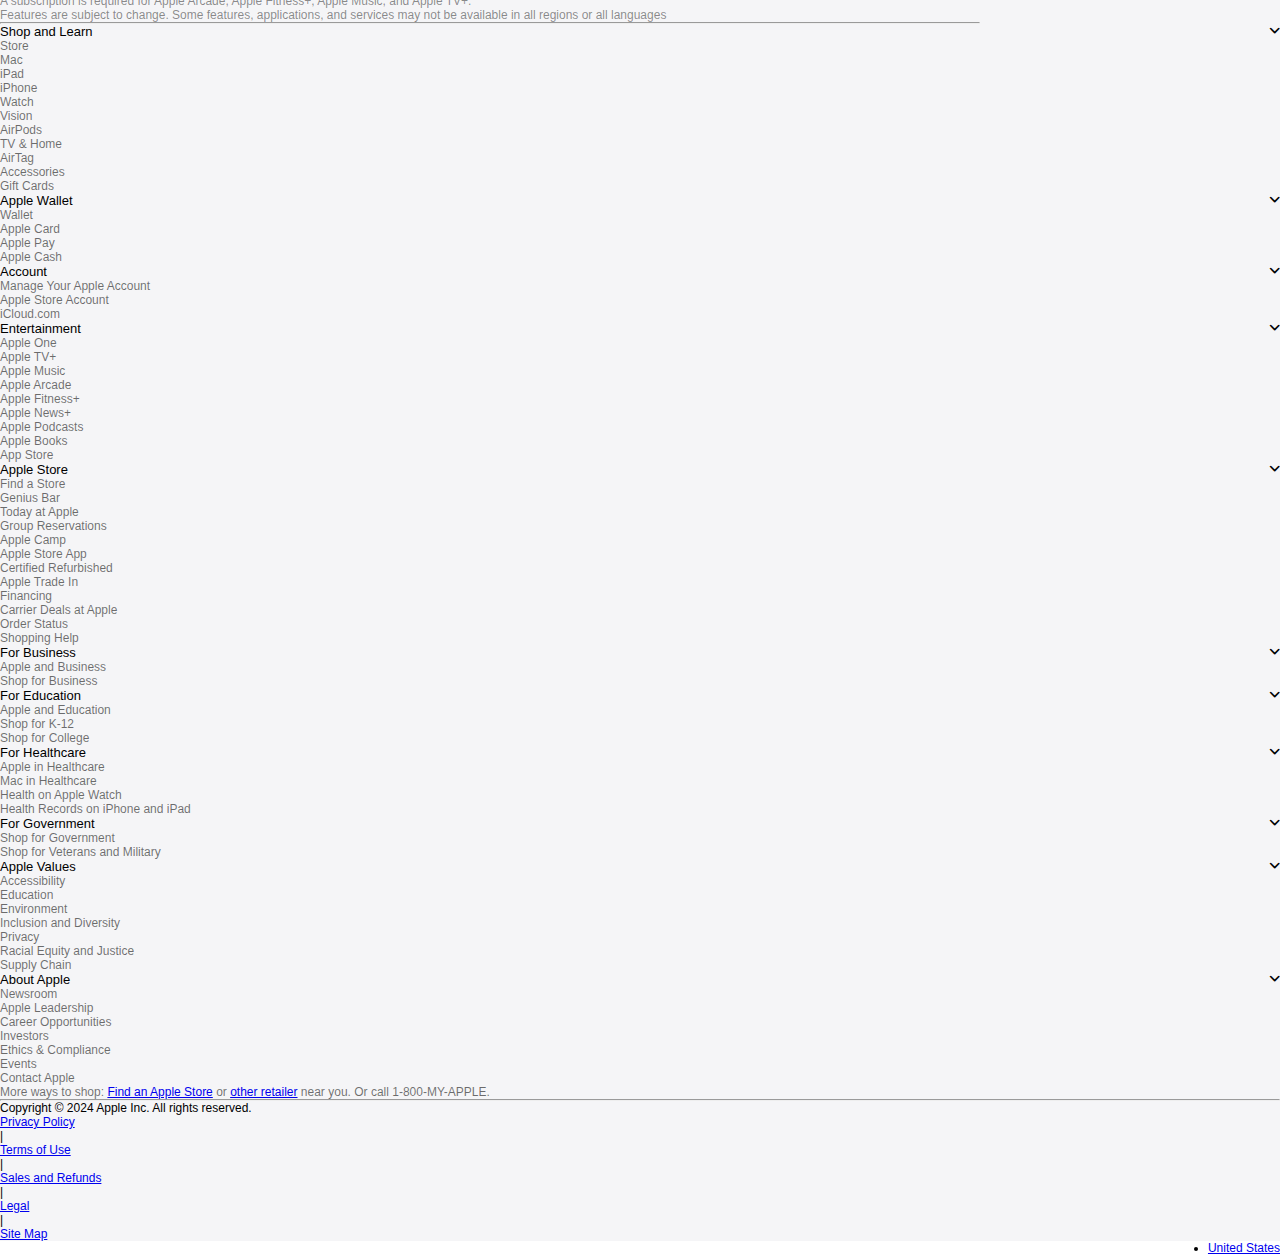
==== commit b006ede9: "links" ====
--- a/index.html
+++ b/index.html
@@ -6,11 +6,13 @@
     <title>Apple</title>
     <link rel="stylesheet" href="./css/stylee.css" />
     <link rel="shortcut icon" href="./image/favicon.ico" type="image/x-icon" />
-    <link
+    <!-- <link
       href="bootstrap-5.0.2-dist/css/bootstrap.min.css"
       rel="stylesheet"
      
-    />
+    /> -->
+    <link href="https://cdn.jsdelivr.net/npm/bootstrap@5.0.2/dist/css/bootstrap.min.css" rel="stylesheet" integrity="sha384-EVSTQN3/azprG1Anm3QDgpJLIm9Nao0Yz1ztcQTwFspd3yD65VohhpuuCOmLASjC" crossorigin="anonymous">
+
     <link rel="stylesheet" href="https://cdnjs.cloudflare.com/ajax/libs/font-awesome/6.7.2/css/all.min.css" integrity="sha512-Evv84Mr4kqVGRNSgIGL/F/aIDqQb7xQ2vcrdIwxfjThSH8CSR7PBEakCr51Ck+w+/U6swU2Im1vVX0SVk9ABhg==" crossorigin="anonymous" referrerpolicy="no-referrer" />    <!-- <link
       rel="stylesheet"
       href="font-awesome-4.7.0/css/font-awesome.min.css"
@@ -20,7 +22,7 @@
       href="https://fonts.cdnfonts.com/css/sf-pro-display"
       rel="stylesheet"
     />
-    <script src="/js/jquery-3.7.1.min.js"></script>
+    <script src="https://ajax.googleapis.com/ajax/libs/jquery/3.7.1/jquery.min.js"></script>
     <script src="/js/script.js"></script>
   </head>
   <body>
@@ -474,8 +476,9 @@
     </footer> 
 
 
-    <script
+    <!-- <script
       src="bootstrap-5.0.2-dist/js/bootstrap.bundle.js"
-    ></script>
+    ></script> -->
+    <script src="https://cdn.jsdelivr.net/npm/bootstrap@5.0.2/dist/js/bootstrap.bundle.min.js" integrity="sha384-MrcW6ZMFYlzcLA8Nl+NtUVF0sA7MsXsP1UyJoMp4YLEuNSfAP+JcXn/tWtIaxVXM" crossorigin="anonymous"></script>
   </body>
 </html>
